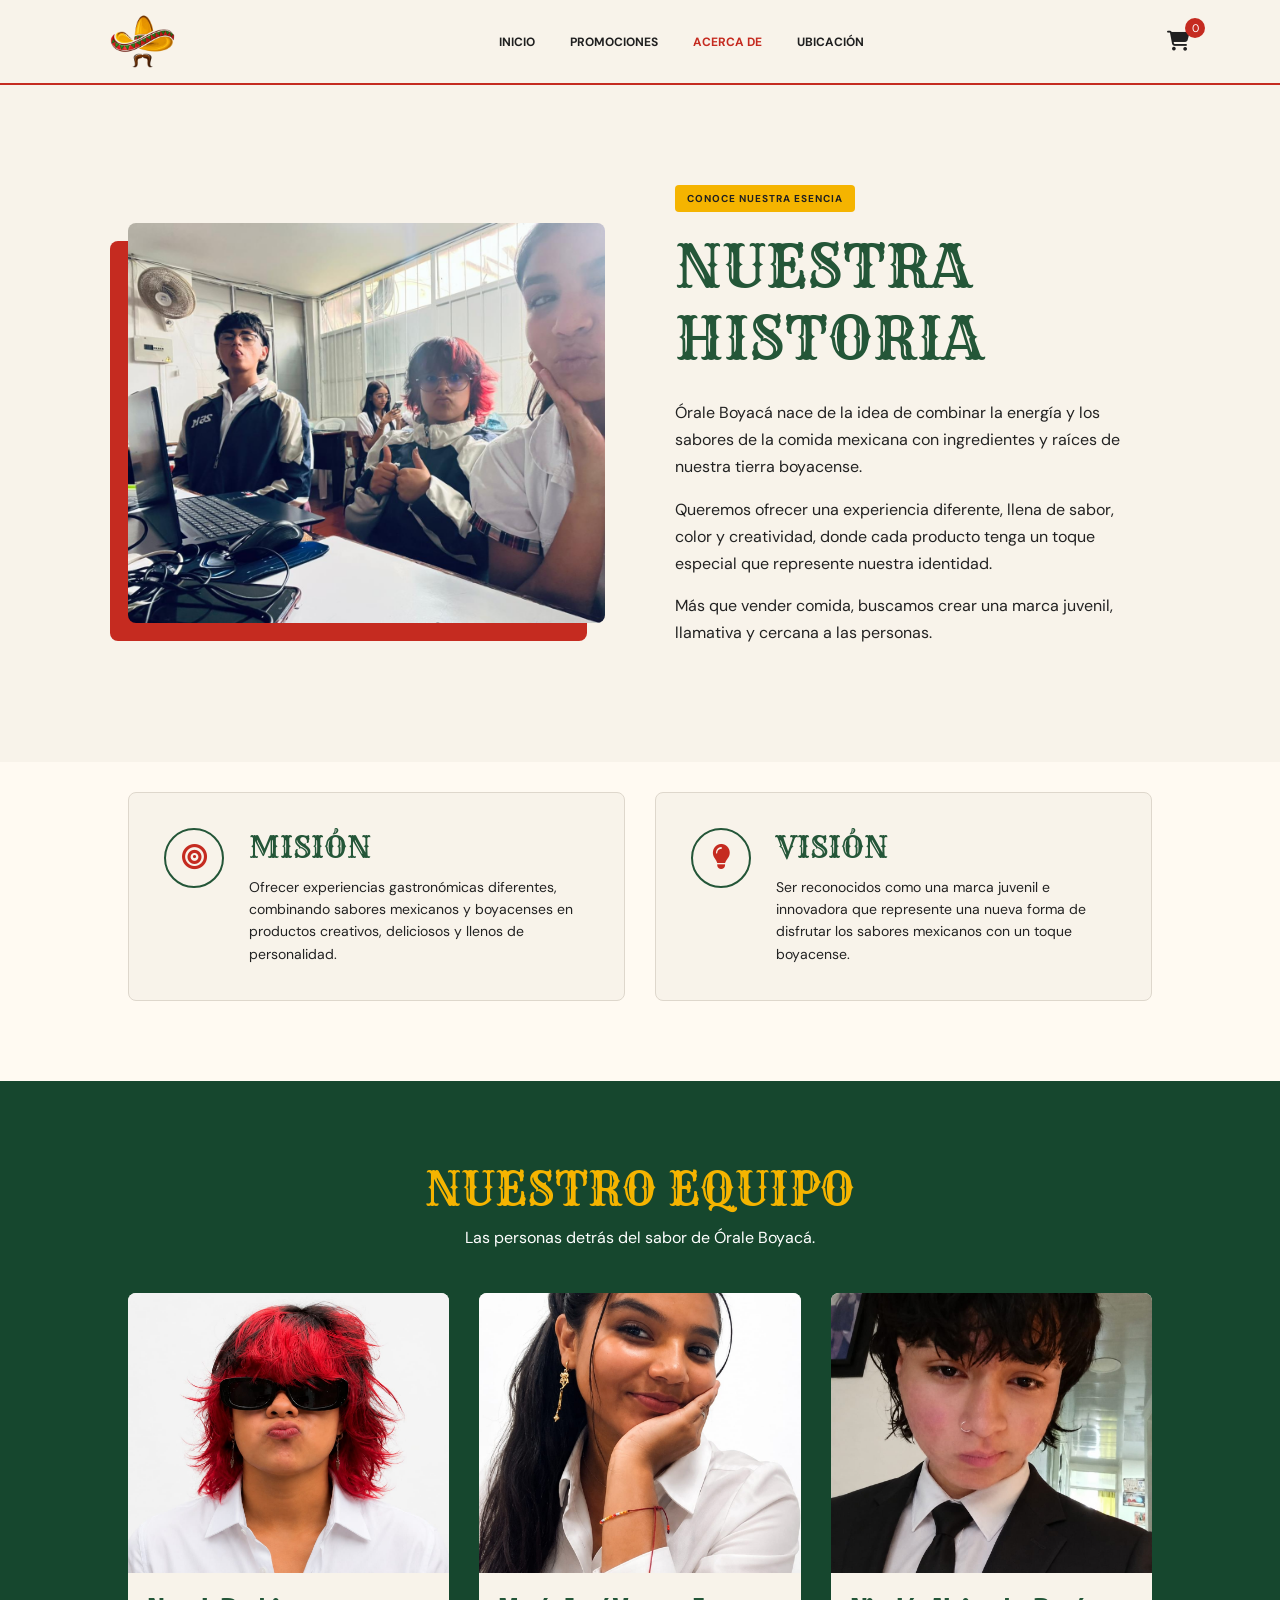
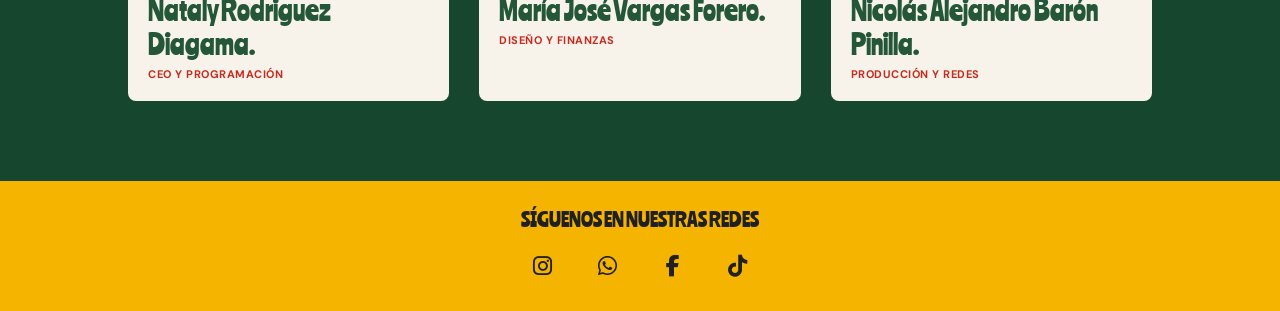
==== acercade.html @ 2163e862 "SegundoRepositorio" ====
<!DOCTYPE html>
<html lang="es">

<head>

    <meta charset="UTF-8">

    <meta name="viewport"
        content="width=device-width, initial-scale=1.0">

    <title>Acerca de | Órale Boyacá</title>


    <!-- TIPOGRAFÍAS -->
     
    <!-- Titulo -->
    <link rel="preconnect" href="https://fonts.googleapis.com">
    <link rel="preconnect" href="https://fonts.gstatic.com" crossorigin>
    <link href="https://fonts.googleapis.com/css2?family=Rye&family=Smooch+Sans:wght@100..900&display=swap" rel="stylesheet">

    <!-- Subtitulo -->    
    <link rel="preconnect" href="https://fonts.googleapis.com">
    <link rel="preconnect" href="https://fonts.gstatic.com" crossorigin>
    <link href="https://fonts.googleapis.com/css2?family=Ranchers&family=Rye&display=swap" rel="stylesheet">
     
    <!-- Descripción -->
    <link rel="preconnect" href="https://fonts.googleapis.com">
    <link rel="preconnect" href="https://fonts.gstatic.com" crossorigin>
    <link href="https://fonts.googleapis.com/css2?family=DM+Sans:ital,opsz,wght@0,9..40,100..1000;1,9..40,100..1000&display=swap" rel="stylesheet">


    <!-- FONT AWESOME -->

    <link rel="stylesheet"
        href="https://cdnjs.cloudflare.com/ajax/libs/font-awesome/6.5.2/css/all.min.css">


    <!-- CSS -->

    <link rel="stylesheet"
        href="/css/style.css">
 
    <!--LOGO-->
    <link rel="icon" type="image/jpg" href="img/logo.jpg">

</head>
</head>


<body>


    <!-- ================================= -->
    <!--              NAVBAR               -->
    <!-- ================================= -->

    <header class="navbar">


        <!-- LOGO -->

        <a href="index.html"
            class="logo">

            <img src="img/logo.jpg"
                alt="Logo Órale Boyacá">

        </a>



        <!-- MENÚ -->

        <nav class="menu">


            <a href="index.html">

                INICIO

            </a>


            <a href="promociones.html">

                PROMOCIONES

            </a>


            <a href="acercade.html"
                class="activo">

                ACERCA DE

            </a>


            <a href="ubicacion.html">

                UBICACIÓN

            </a>


        </nav>



        <!-- CARRITO -->

        <a href="carrito.html"
            class="icono-carrito">

            <i class="fa-solid fa-cart-shopping"></i>

            <span id="contador-carrito">
                0
            </span>

        </a>


    </header>



    <!-- ================================= -->
    <!--          NUESTRA HISTORIA         -->
    <!-- ================================= -->

    <section class="acerca-historia">


        <div class="contenedor-historia">


            <!-- IMAGEN -->

            <div class="historia-imagen">

                <img src="img/equipo de orale boyaca.jpg"
                    alt="Equipo de Órale Boyacá">

            </div>



            <!-- TEXTO -->

            <div class="historia-texto">


                <span class="etiqueta-acerca">

                    CONOCE NUESTRA ESENCIA

                </span>


                <h1 class="Titulo">

                    NUESTRA HISTORIA

                </h1>


                <p class="Descripción">

                    Órale Boyacá nace de la idea de combinar
                    la energía y los sabores de la comida
                    mexicana con ingredientes y raíces de
                    nuestra tierra boyacense.

                </p>


                <p class="Descripción">

                    Queremos ofrecer una experiencia diferente,
                    llena de sabor, color y creatividad, donde
                    cada producto tenga un toque especial que
                    represente nuestra identidad.

                </p>


                <p class="Descripción">

                    Más que vender comida, buscamos crear una
                    marca juvenil, llamativa y cercana a las
                    personas.

                </p>


            </div>


        </div>


    </section>



    <!-- ================================= -->
    <!--          MISIÓN Y VISIÓN          -->
    <!-- ================================= -->

    <section class="mision-vision">


        <div class="contenedor-mision-vision">


            <!-- MISIÓN -->

            <article class="tarjeta-mision">


                <div class="icono-mision">

                    <i class="fa-solid fa-bullseye"></i>

                </div>


                <div>

                    <h2 class="Titulo">

                        MISIÓN

                    </h2>


                    <p class="Descripción">

                        Ofrecer experiencias gastronómicas
                        diferentes, combinando sabores mexicanos
                        y boyacenses en productos creativos,
                        deliciosos y llenos de personalidad.

                    </p>

                </div>


            </article>



            <!-- VISIÓN -->

            <article class="tarjeta-mision">


                <div class="icono-mision">

                    <i class="fa-solid fa-lightbulb"></i>

                </div>


                <div>

                    <h2 class="Titulo">

                        VISIÓN

                    </h2>


                    <p class="Descripción">

                        Ser reconocidos como una marca juvenil
                        e innovadora que represente una nueva
                        forma de disfrutar los sabores mexicanos
                        con un toque boyacense.

                    </p>

                </div>


            </article>


        </div>


    </section>



    <!-- ================================= -->
    <!--           NUESTRO EQUIPO          -->
    <!-- ================================= -->

    <section class="equipo">


        <h2 class="Titulo">

            NUESTRO EQUIPO

        </h2>


        <p class="equipo-subtitulo Descripción">

            Las personas detrás del sabor de Órale Boyacá.

        </p>



        <div class="equipo-contenedor">


            <!-- NATALY -->

            <article class="miembro-equipo">


                <div class="foto-miembro">

                    <img src="img/nataly.jpg"
                        alt="Nataly">

                </div>


                <div class="info-miembro">


                    <h3 class="Subtitulo">

                        Nataly Rodriguez Diagama.

                    </h3>


                    <p class="cargo">

                        CEO Y PROGRAMACIÓN

                    </p>


                </div>


            </article>



            <!-- MARÍA JOSÉ -->

            <article class="miembro-equipo">


                <div class="foto-miembro">

                    <img src="img/Maria jose.jpg"
                        alt="María José">

                </div>


                <div class="info-miembro">


                    <h3 class="Subtitulo">

                        María José Vargas Forero.

                    </h3>


                    <p class="cargo">

                        DISEÑO Y FINANZAS

                    </p>


                </div>


            </article>



            <!-- NICOLÁS ALEJANDRO BARÓN PINILLA -->

            <article class="miembro-equipo">


                <div class="foto-miembro">

                    <img src="img/nicolas.jpg"
                        alt="Nicolás Barón">

                </div>


                <div class="info-miembro">


                    <h3 class="Subtitulo">

                        Nicolás Alejandro Barón Pinilla.

                    </h3>


                    <p class="cargo">

                        PRODUCCIÓN Y REDES

                    </p>


                </div>


            </article>


        </div>


    </section>



    <!-- ================================= -->
    <!--              REDES                -->
    <!-- ================================= -->

    <section class="redes">


        <p class="Subtitulo">

            SÍGUENOS EN NUESTRAS REDES

        </p>


        <div class="iconos-redes">


            <a href="https://www.instagram.com/orale.boyaca?igsi=MWgzMTN6MGYzMTVwOA=="
                aria-label="Instagram">

                <i class="fa-brands fa-instagram"></i>

            </a>


            <a href="https://wa.me/c/573143683987"
                aria-label="WhatsApp">

                <i class="fa-brands fa-whatsapp"></i>

            </a>


            <a href="https://www.facebook.com/share/1c4xvZRHbF/"
                aria-label="Facebook">

                <i class="fa-brands fa-facebook-f"></i>

            </a>

            <a href="https://www.tiktok.com/@rale.boyac?_r=1&_t=ZS-990EOIFW05Y">

                <i class="fa-brands fa-tiktok"></i>

            </a>


        </div>


    </section>


    <script src="/js/script.js"></script>


</body>

</html>
---- css/style.css ----
/* ================================= */
/*           CONFIGURACIÓN           */
/* ================================= */

* {

    margin: 0;
    padding: 0;

    box-sizing: border-box;

}


html {

    scroll-behavior: smooth;

}


body {

    background-color: #f6f1e8;

    color: #222;

    overflow-x: hidden;

}



/* ================================= */
/*           TIPOGRAFÍAS             */
/* ================================= */

.Titulo {
  font-family: "Rye", serif;
  font-weight: 400;
  font-style: normal;
}


.Subtitulo {
  font-family: "Ranchers", sans-serif;
  font-weight: 400;
  font-style: normal;
}  


.Descripción  {
  font-family: "DM Sans", sans-serif;
  font-optical-sizing: auto;
  font-weight: 300;
  font-style: normal;
}  


/* ================================= */
/*              NAVBAR               */
/* ================================= */

.navbar {

    width: 100%;
    height: 85px;

    background-color: #f8f3ea;

    display: flex;

    align-items: center;

    justify-content: space-between;

    padding: 0 7%;

    border-bottom: 2px solid #c52b20;

    position: sticky;

    top: 0;

    z-index: 1000;

}


.logo img {

    width: 105px;

    display: block;

}



/* MENÚ */

.menu {

    display: flex;

    align-items: center;

    gap: 35px;

}


.menu a {

    font-family: "DM Sans", sans-serif;

    font-size: 12px;

    font-weight: 700;

    text-decoration: none;

    color: #202020;

    transition: 0.3s;

}


.menu a:hover {

    color: #c52b20;

}


.menu .activo {

    color: #c52b20;

}



/* CARRITO */

.icono-carrito {

    position: relative;

    color: #202020;

    font-size: 20px;

    text-decoration: none;

    transition: 0.3s;

}


.icono-carrito:hover {

    color: #c52b20;

}


.icono-carrito span {

    position: absolute;

    top: -12px;

    right: -15px;

    width: 20px;
    height: 20px;

    background-color: #c52b20;

    color: white;

    border-radius: 50%;

    font-family: "DM Sans", sans-serif;

    font-size: 11px;

    display: flex;

    align-items: center;

    justify-content: center;

}

/* ================================= */
/*              BANNER               */
/* ================================= */

.banner {
    position: relative;
    width: 100%;
    height: auto !important;
    min-height: 0 !important;
    margin: 0;
    padding: 0;
    overflow: hidden;
    line-height: 0;
}


/* ================================= */
/*        IMAGEN DEL BANNER          */
/* ================================= */

.banner-imagen {
    display: block;
    width: 100%;
    height: auto !important;
    min-height: 0 !important;
    margin: 0;
    padding: 0;
    object-fit: contain;
}


/* ================================= */
/*          BOTÓN DEL BANNER         */
/* ================================= */

.banner-boton {
    position: absolute;
    left: 8%;
    bottom: 10%;
    z-index: 2;
    max-width: 84%;
    line-height: normal;
}


/* ================================= */
/*          BOTÓN PRINCIPAL          */
/* ================================= */

.banner-boton .boton-principal {
    display: inline-flex;
    align-items: center;
    justify-content: center;

    background-color: #f5b400;
    color: #171717;

    padding: 13px 24px;
    border-radius: 6px;

    text-decoration: none;

    font-family: "Rye", sans-serif;
    font-size: 16px;

    white-space: nowrap;

    transition: 0.3s ease;
}


/* ================================= */
/*              HOVER                */
/* ================================= */

.banner-boton .boton-principal:hover {
    transform: scale(1.05);
    background-color: #ffffff;
}


/* ================================= */
/*              TABLET              */
/* ================================= */

@media (max-width: 900px) {

    .banner-boton {
        left: 6%;
        bottom: 8%;
        max-width: 88%;
    }

    .banner-boton .boton-principal {
        padding: 11px 20px;
        font-size: 14px;
    }
}


/* ================================= */
/*              CELULAR             */
/* ================================= */

@media (max-width: 600px) {

    .banner-boton {
        left: 5%;
        bottom: 7%;
        max-width: 90%;
    }

    .banner-boton .boton-principal {
        padding: 9px 14px;
        font-size: 11px;
        gap: 6px;
    }
}

/* ================================= */
/*          QUIÉNES SOMOS            */
/* ================================= */

.quienes-somos {

    background-color: #f8f3ea;

    padding: 80px 10%;

}


.contenedor-quienes {

    max-width: 1200px;

    margin: auto;

    display: grid;

    grid-template-columns: 1fr 1fr;

    align-items: center;

    gap: 70px;

}


.quienes-texto h2 {

    font-size: 38px;

    color: #245638;

    margin-bottom: 25px;

}


.quienes-texto p {

    font-size: 16px;

    line-height: 1.7;

    margin-bottom: 15px;

    font-weight: 400;

}


.quienes-imagen img {

    width: 100%;

    height: 320px;

    object-fit: cover;

    display: block;

    border-radius: 8px;

    box-shadow: 10px 10px 0 #c52b20;

}



/* BOTÓN SECUNDARIO */

.boton-secundario {

    display: inline-block;

    margin-top: 15px;

    padding: 12px 24px;

    background-color: transparent;

    border: 2px solid #245638;

    color: #245638;

    text-decoration: none;

    font-family: "DM Sans", sans-serif;

    font-size: 12px;

    font-weight: 700;

    border-radius: 5px;

    transition: 0.3s;

}


.boton-secundario:hover {

    background-color: #245638;

    color: white;

}



/* ================================= */
/*       PRODUCTOS DESTACADOS        */
/* ================================= */

.productos {

    background-color: #fffaf2;

    padding: 70px 8% 80px;

    text-align: center;

}


.productos h2 {

    font-size: 40px;

    color: #245638;

    margin-bottom: 40px;

}


.productos-contenedor {

    max-width: 1200px;

    margin: auto;

    display: grid;

    grid-template-columns: repeat(4, 1fr);

    gap: 25px;

}



/* TARJETA */

.producto {

    background-color: #ffffff;

    border: 1px solid #ded7cc;

    border-radius: 8px;

    padding-bottom: 20px;

    overflow: hidden;

    transition: 0.3s;

}


.producto:hover {

    transform: translateY(-8px);

    box-shadow: 0 15px 30px rgba(0, 0, 0, 0.12);

}


.producto-imagen {

    width: 100%;

    height: 190px;

    overflow: hidden;

}


.producto-imagen img {

    width: 100%;

    height: 100%;

    object-fit: cover;

    transition: 0.4s;

}


.producto:hover img {

    transform: scale(1.08);

}


.producto h3 {

    margin-top: 18px;

    font-size: 15px;

    font-weight: 700;

}


.precio {

    font-family: "DM Sans", sans-serif;

    font-size: 16px;

    font-weight: 700;

    color: #c52b20;

    margin: 8px 0 15px;

}



/* BOTÓN AGREGAR */

.agregar-carrito {

    background-color: #f5b400;

    border: none;

    padding: 10px 15px;

    border-radius: 4px;

    font-family: "DM Sans", sans-serif;

    font-size: 11px;

    font-weight: 700;

    cursor: pointer;

    transition: 0.3s;

}


.agregar-carrito i {

    margin-right: 5px;

}


.agregar-carrito:hover {

    background-color: #245638;

    color: white;

}



/* ================================= */
/*              RESEÑAS              */
/* ================================= */

.resenas {

    background-color: #16472e;

    padding: 75px 10%;

    text-align: center;

}


.resenas h2 {

    color: #f5b400;

    font-size: 38px;

    margin-bottom: 40px;

}


.resenas-contenedor {

    max-width: 1200px;

    margin: auto;

    display: grid;

    grid-template-columns: repeat(3, 1fr);

    gap: 25px;

}


.resena {

    background-color: #f8f3ea;

    padding: 30px 25px;

    border-radius: 8px;

    min-height: 210px;

    display: flex;

    flex-direction: column;

    justify-content: center;

}


.estrellas {

    color: #f5b400;

    margin-bottom: 18px;

}


.resena p {

    font-size: 15px;

    line-height: 1.6;

    font-weight: 400;

}


.resena span {

    margin-top: 20px;

    font-family: "DM Sans", sans-serif;

    font-weight: 700;

    font-size: 13px;

    color: #c52b20;

}



/* ================================= */
/*               REDES               */
/* ================================= */

.redes {

    background-color: #f5b400;

    text-align: center;

    padding: 25px;

}


.redes p {

    font-size: 20px;

    color: #202020;

    margin-bottom: 15px;

}


.iconos-redes {

    display: flex;

    justify-content: center;

    gap: 25px;

}


.iconos-redes a {

    width: 40px;

    height: 40px;

    display: flex;

    align-items: center;

    justify-content: center;

    color: #202020;

    text-decoration: none;

    font-size: 22px;

    transition: 0.3s;

}


.iconos-redes a:hover {

    transform: translateY(-5px);

    color: #c52b20;

}



/* ================================= */
/*             RESPONSIVE            */
/* ================================= */

@media (max-width: 900px) {


    .navbar {

        padding: 0 4%;

    }


    .menu {

        gap: 15px;

    }


    .menu a {

        font-size: 10px;

    }


    .contenedor-quienes {

        grid-template-columns: 1fr;

        gap: 40px;

    }


    .productos-contenedor {

        grid-template-columns: repeat(2, 1fr);

    }


    .resenas-contenedor {

        grid-template-columns: 1fr;

    }

}



@media (max-width: 600px) {


    .navbar {

        height: auto;

        padding: 15px;

        flex-wrap: wrap;

        gap: 15px;

    }


    .logo img {

        width: 85px;

    }


    .menu {

        order: 3;

        width: 100%;

        justify-content: space-between;

    }


    .menu a {

        font-size: 9px;

    }


    .banner {

        min-height: 500px;

        background-position: 65% center;

    }


    .banner-contenido {

        width: 90%;

    }


    .banner-texto p {

        font-size: 17px;

    }


    .productos-contenedor {

        grid-template-columns: 1fr;

    }


    .quienes-somos {

        padding: 60px 7%;

    }


}
/* ================================= */
/*          PROMOCIONES              */
/* ================================= */


/* ENCABEZADO */

.encabezado-promociones {

    min-height: 220px;

    background-color: #f8f3ea;

    display: flex;

    align-items: center;

    justify-content: center;

    gap: 25px;

    text-align: center;

    padding: 50px 20px 30px;

}


.titulo-promociones h1 {

    font-size: clamp(38px, 5vw, 60px);

    color: #c52b20;

    margin-bottom: 10px;

}


.titulo-promociones p {

    font-size: 17px;

    font-weight: 400;

    color: #333;

}


.decoracion {

    color: #f5b400;

    font-size: 25px;

}



/* ================================= */
/*       SECCIÓN PROMOCIONES         */
/* ================================= */

.seccion-promociones {

    background-color: #f8f3ea;

    padding: 20px 8% 80px;

}


.grid-promociones {

    max-width: 1200px;

    margin: auto;

    display: grid;

    grid-template-columns: repeat(2, 1fr);

    gap: 30px;

}



/* ================================= */
/*        TARJETA PROMOCIÓN          */
/* ================================= */

.tarjeta-promo {

    min-height: 340px;

    position: relative;

    overflow: hidden;

    border-radius: 10px;

    display: flex;

    align-items: stretch;

    background-color: #222;

    box-shadow: 0 10px 25px rgba(0, 0, 0, 0.15);

    transition: 0.35s;

}


.tarjeta-promo:hover {

    transform: translateY(-8px);

    box-shadow: 0 18px 35px rgba(0, 0, 0, 0.25);

}



/* IMAGEN */

.tarjeta-promo img {

    position: absolute;

    width: 100%;

    height: 100%;

    object-fit: cover;

    top: 0;

    left: 0;

    z-index: 1;

    transition: 0.5s;

}


.tarjeta-promo:hover img {

    transform: scale(1.08);

}



/* CAPA OSCURA SOBRE LA IMAGEN */

.tarjeta-promo::after {

    content: "";

    position: absolute;

    inset: 0;

    z-index: 2;

    background:
        linear-gradient(
            90deg,
            rgba(0, 0, 0, 0.88) 0%,
            rgba(0, 0, 0, 0.65) 48%,
            rgba(0, 0, 0, 0.15) 100%
        );

}



/* CONTENIDO */

.contenido-promo {

    position: relative;

    z-index: 3;

    width: 65%;

    padding: 35px;

    color: white;

    display: flex;

    flex-direction: column;

    align-items: flex-start;

    justify-content: center;

}


.etiqueta-promo {

    font-family: "DM Sans", sans-serif;

    font-size: 10px;

    font-weight: 700;

    letter-spacing: 1px;

    background-color: #f5b400;

    color: #202020;

    padding: 6px 10px;

    border-radius: 3px;

    margin-bottom: 12px;

}


.contenido-promo h2 {

    font-size: clamp(30px, 3vw, 45px);

    line-height: 0.95;

    margin-bottom: 12px;

}


.contenido-promo p {

    font-size: 15px;

    line-height: 1.5;

    margin-bottom: 15px;

    font-weight: 400;

}



/* PRECIO DESTACADO */

.precio-destacado {

    font-family: "Ranchers", sans-serif;

    color: #f5b400;

    font-size: 55px;

    line-height: 1;

    margin-bottom: 15px;

}


.precio-normal {

    font-size: 38px;

}



/* BOTÓN */

.boton-promo {

    margin-top: auto;

    background-color: #f5b400;

    color: #202020;

    border: none;

    padding: 12px 16px;

    border-radius: 5px;

    font-family: "DM Sans", sans-serif;

    font-size: 11px;

    font-weight: 700;

    cursor: pointer;

    transition: 0.3s;

}


.boton-promo i {

    margin-right: 6px;

}


.boton-promo:hover {

    background-color: white;

    transform: translateY(-3px);

}



/* ================================= */
/*       ESTILOS POR PROMOCIÓN       */
/* ================================= */


/* TARJETA TACOS */

.promo-tacos {

    border-left: 5px solid #c52b20;

}


/* TARJETA COMBO */

.promo-combo {

    border-left: 5px solid #245638;

}


.promo-combo .etiqueta-promo {

    background-color: #245638;

    color: white;

}


.promo-combo .precio-destacado {

    color: #f5b400;

}


/* HORA LOCA */

.promo-hora {

    border-left: 5px solid #f5b400;

}


/* AREPA */

.promo-arepa {

    border-left: 5px solid #c52b20;

}



/* ================================= */
/*        MENSAJE PROMOCIONES        */
/* ================================= */

.mensaje-promociones {

    background-color: #16472e;

    color: white;

    text-align: center;

    padding: 55px 20px;

}


.mensaje-promociones i {

    font-size: 32px;

    color: #f5b400;

    margin-bottom: 10px;

}


.mensaje-promociones p {

    font-size: 35px;

    color: #f5b400;

    margin-bottom: 10px;

}


.mensaje-promociones span {

    font-size: 15px;

    font-weight: 400;

}



/* ================================= */
/*             RESPONSIVE            */
/* ================================= */

@media (max-width: 850px) {


    .grid-promociones {

        grid-template-columns: 1fr;

    }


}


@media (max-width: 600px) {


    .encabezado-promociones {

        min-height: 180px;

        gap: 12px;

    }


    .decoracion {

        font-size: 18px;

    }


    .titulo-promociones h1 {

        font-size: 38px;

    }


    .titulo-promociones p {

        font-size: 14px;

    }


    .seccion-promociones {

        padding: 20px 5% 60px;

    }


    .tarjeta-promo {

        min-height: 400px;

    }


    .contenido-promo {

        width: 90%;

        padding: 25px;

    }


    .contenido-promo h2 {

        font-size: 38px;

    }


    .precio-destacado {

        font-size: 50px;

    }


}
/* ================================= */
/*          ACERCA DE NOSOTROS       */
/* ================================= */


/* ================================= */
/*          NUESTRA HISTORIA         */
/* ================================= */

.acerca-historia {

    background-color: #f8f3ea;

    padding: 80px 10%;

}


.contenedor-historia {

    max-width: 1200px;

    margin: auto;

    display: grid;

    grid-template-columns: 1fr 1fr;

    align-items: center;

    gap: 70px;

}


/* IMAGEN */

.historia-imagen {

    position: relative;

}


.historia-imagen img {

    width: 100%;

    height: 400px;

    object-fit: cover;

    display: block;

    border-radius: 8px;

    position: relative;

    z-index: 2;

}


/* DETALLE DECORATIVO */

.historia-imagen::before {

    content: "";

    position: absolute;

    width: 100%;

    height: 100%;

    background-color: #c52b20;

    top: 18px;

    left: -18px;

    border-radius: 8px;

    z-index: 1;

}


/* ================================= */
/*          TEXTO HISTORIA           */
/* ================================= */

.historia-texto {

    padding: 20px 0;

}


.etiqueta-acerca {

    display: inline-block;

    font-family: "DM Sans", sans-serif;

    font-size: 10px;

    font-weight: 700;

    letter-spacing: 1px;

    background-color: #f5b400;

    color: #202020;

    padding: 7px 12px;

    border-radius: 4px;

    margin-bottom: 18px;

}


.historia-texto h1 {

    font-size: clamp(40px, 5vw, 58px);

    color: #245638;

    margin-bottom: 25px;

}


.historia-texto p {

    font-size: 16px;

    line-height: 1.7;

    margin-bottom: 15px;

    font-weight: 400;

}



/* ================================= */
/*          MISIÓN Y VISIÓN          */
/* ================================= */

.mision-vision {

    background-color: #fffaf2;

    padding: 30px 10% 80px;

}


.contenedor-mision-vision {

    max-width: 1200px;

    margin: auto;

    display: grid;

    grid-template-columns: repeat(2, 1fr);

    gap: 30px;

}


.tarjeta-mision {

    background-color: #f8f3ea;

    border: 1px solid #ded7cc;

    border-radius: 8px;

    padding: 35px;

    display: flex;

    align-items: flex-start;

    gap: 25px;

    transition: 0.3s;

}


.tarjeta-mision:hover {

    transform: translateY(-7px);

    box-shadow: 0 15px 30px rgba(0, 0, 0, 0.1);

}


.icono-mision {

    min-width: 60px;

    width: 60px;

    height: 60px;

    border: 2px solid #245638;

    border-radius: 50%;

    display: flex;

    align-items: center;

    justify-content: center;

    color: #c52b20;

    font-size: 25px;

}


.tarjeta-mision h2 {

    color: #245638;

    font-size: 30px;

    margin-bottom: 10px;

}


.tarjeta-mision p {

    font-size: 14px;

    line-height: 1.6;

    font-weight: 400;

}



/* ================================= */
/*          NUESTRO EQUIPO           */
/* ================================= */

.equipo {

    background-color: #16472e;

    padding: 80px 10%;

    text-align: center;

}


.equipo > h2 {

    color: #f5b400;

    font-size: 45px;

    margin-bottom: 10px;

}


.equipo-subtitulo {

    color: white;

    font-size: 16px;

    margin-bottom: 45px;

    font-weight: 400;

}


.equipo-contenedor {

    max-width: 1100px;

    margin: auto;

    display: grid;

    grid-template-columns: repeat(3, 1fr);

    gap: 30px;

}



/* TARJETA DEL MIEMBRO */

.miembro-equipo {

    background-color: #f8f3ea;

    border-radius: 8px;

    overflow: hidden;

    text-align: left;

    transition: 0.3s;

}


.miembro-equipo:hover {

    transform: translateY(-10px);

}


.foto-miembro {

    width: 100%;

    height: 280px;

    overflow: hidden;

}


.foto-miembro img {

    width: 100%;

    height: 100%;

    object-fit: cover;

    transition: 0.4s;

}


.miembro-equipo:hover img {

    transform: scale(1.08);

}


.info-miembro {

    padding: 20px;

}


.info-miembro h3 {

    color: #245638;

    font-size: 27px;

    margin-bottom: 6px;

}


.cargo {

    font-family: "DM Sans", sans-serif;

    font-size: 11px;

    font-weight: 700;

    color: #c52b20;

    letter-spacing: 0.5px;

}



/* ================================= */
/*        RESPONSIVE ACERCA DE       */
/* ================================= */

@media (max-width: 900px) {


    .contenedor-historia {

        grid-template-columns: 1fr;

        gap: 50px;

    }


    .contenedor-mision-vision {

        grid-template-columns: 1fr;

    }


}


@media (max-width: 700px) {


    .equipo-contenedor {

        grid-template-columns: 1fr;

        max-width: 400px;

    }


}


@media (max-width: 600px) {


    .acerca-historia {

        padding: 60px 7%;

    }


    .historia-imagen img {

        height: 300px;

    }


    .historia-imagen::before {

        top: 12px;

        left: -12px;

    }


    .tarjeta-mision {

        flex-direction: column;

        padding: 25px;

    }


    .equipo {

        padding: 60px 7%;

    }


}

/* ================================= */
/*            UBICACIÓN              */
/* ================================= */

.ubicacion {

    width: 100%;

    padding: 70px 6%;

    background-color: #f8f3e8;

}


.ubicacion-contenedor {

    max-width: 1200px;

    margin: auto;

    display: grid;

    grid-template-columns:
        0.8fr 1.2fr;

    gap: 50px;

    align-items: center;

}


/* ================================= */
/*        INFORMACIÓN                */
/* ================================= */

.ubicacion-info {

    padding: 20px;

}


.ubicacion-info h1 {

    margin-bottom: 15px;

}


.ubicacion-info > p {

    margin-bottom: 30px;

    line-height: 1.6;

}


/* ================================= */
/*          DATOS                    */
/* ================================= */

.dato-ubicacion {

    display: flex;

    align-items: flex-start;

    gap: 15px;

    margin-bottom: 22px;

}


.dato-ubicacion > i {

    width: 42px;

    height: 42px;

    display: flex;

    align-items: center;

    justify-content: center;

    background-color: #27733c;

    color: white;

    border-radius: 50%;

    font-size: 18px;

}


.dato-ubicacion strong {

    font-family: "Ranchers", sans-serif;

    font-weight: 400;

}


.dato-ubicacion p {

    margin: 4px 0 0;

    font-family: "DM Sans", sans-serif;

    font-size: 14px;

    line-height: 1.5;

}


/* ================================= */
/*          BOTONES                  */
/* ================================= */

.botones-ubicacion {

    display: flex;

    flex-wrap: wrap;

    gap: 12px;

    margin-top: 30px;

}

/* ================================= */
/*       BOTÓN DEBAJO DEL MAPA       */
/* ================================= */

.boton-mapa {

    display: flex;

    justify-content: center;

    margin-top: 15px;

}


.boton-mapa a {

    display: inline-flex;

    align-items: center;

    justify-content: center;

    gap: 10px;

    padding: 13px 25px;

    background-color: #27733c;

    color: white;

    text-decoration: none;

    border-radius: 6px;

    font-family: "Ranchers", sans-serif;

    font-size: 14px;

    transition: 0.3s ease;

}


.boton-mapa a:hover {

    background-color: #1f5d31;

    transform: translateY(-2px);

    box-shadow:
        0 6px 15px rgba(0,0,0,0.15);

}


/* ================================= */
/*             MAPA                  */
/* ================================= */

.ubicacion-mapa {

    width: 100%;

    height: 450px;

    overflow: hidden;

    border-radius: 12px;

    border: 3px solid #27733c;

}


.ubicacion-mapa iframe {

    width: 100%;

    height: 100%;

    border: 0;

}


/* ================================= */
/*          RESPONSIVE               */
/* ================================= */

@media (max-width: 768px) {

    .ubicacion-contenedor {

        grid-template-columns: 1fr;

        gap: 30px;

    }


    .ubicacion-mapa {

        height: 350px;

    }


    .botones-ubicacion {

        flex-direction: column;

    }

}

/* ================================= */
/*         PÁGINA CARRITO            */
/* ================================= */

.pagina-carrito {

    background-color: #f8f3ea;

    min-height: 100vh;

    padding: 70px 8%;

}


.contenedor-carrito {

    max-width: 1250px;

    margin: auto;

    display: grid;

    grid-template-columns: 1.4fr 0.8fr;

    gap: 40px;

    align-items: start;

}



/* ================================= */
/*          TÍTULO CARRITO           */
/* ================================= */

.titulo-carrito {

    display: flex;

    align-items: center;

    gap: 15px;

    margin-bottom: 30px;

}


.titulo-carrito h1 {

    color: #245638;

    font-size: 48px;

}


.titulo-carrito i {

    color: #c52b20;

    font-size: 30px;

}



/* ================================= */
/*       PRODUCTO DEL CARRITO        */
/* ================================= */

.producto-carrito {

    background-color: white;

    display: grid;

    grid-template-columns:
        1.4fr
        auto
        auto
        auto;

    align-items: center;

    gap: 25px;

    padding: 18px;

    margin-bottom: 12px;

    border-bottom: 1px solid #ded7cc;

}


.producto-info {

    display: flex;

    align-items: center;

    gap: 15px;

}


.producto-info img {

    width: 85px;

    height: 70px;

    object-fit: cover;

    border-radius: 5px;

}


.producto-info h3 {

    font-family: "DM Sans", sans-serif;

    font-size: 15px;

    margin-bottom: 5px;

    color: #202020;

}


.producto-info p {

    font-family: "DM Sans", sans-serif;

    font-size: 13px;

    color: #666;

}



/* ================================= */
/*            CANTIDAD               */
/* ================================= */

.cantidad-producto {

    display: flex;

    align-items: center;

    border: 1px solid #ded7cc;

    border-radius: 5px;

    overflow: hidden;

}


.boton-cantidad {

    width: 32px;

    height: 32px;

    border: none;

    background-color: #f8f3ea;

    cursor: pointer;

    color: #245638;

}


.boton-cantidad:hover {

    background-color: #f5b400;

}


.cantidad-producto span {

    width: 35px;

    text-align: center;

    font-family: "DM Sans", sans-serif;

    font-size: 14px;

    font-weight: 700;

}


.subtotal-producto {

    font-family: "DM Sans", sans-serif;

    font-size: 14px;

    font-weight: 700;

    color: #245638;

}



/* ELIMINAR */

.eliminar-producto {

    border: none;

    background: none;

    color: #c52b20;

    font-size: 17px;

    cursor: pointer;

    transition: 0.3s;

}


.eliminar-producto:hover {

    transform: scale(1.15);

}



/* ================================= */
/*               TOTAL                */
/* ================================= */

.total-carrito {

    margin-top: 25px;

    padding: 25px;

    background-color: #245638;

    color: white;

    display: flex;

    justify-content: space-between;

    align-items: center;

    border-radius: 6px;

}


.total-carrito span {

    font-size: 25px;

}


.total-carrito strong {

    font-family: "DM Sans", sans-serif;

    color: #f5b400;

    font-size: 24px;

}



/* ================================= */
/*          CARRITO VACÍO            */
/* ================================= */

.carrito-vacio {

    display: none;

    flex-direction: column;

    align-items: center;

    justify-content: center;

    text-align: center;

    padding: 70px 20px;

    background-color: white;

}


.carrito-vacio > i {

    font-size: 45px;

    color: #c52b20;

    margin-bottom: 20px;

}


.carrito-vacio h2 {

    color: #245638;

    margin-bottom: 10px;

}


.carrito-vacio p {

    margin-bottom: 25px;

}


.boton-seguir-comprando {

    background-color: #f5b400;

    color: #202020;

    text-decoration: none;

    padding: 13px 20px;

    border-radius: 5px;

    font-family: "DM Sans", sans-serif;

    font-size: 12px;

    font-weight: 700;

}


.boton-seguir-comprando i {

    margin-right: 7px;

}



/* ================================= */
/*          DATOS DEL PEDIDO         */
/* ================================= */

.datos-pedido {

    background-color: white;

    padding: 35px;

    border-radius: 8px;

    border-top: 5px solid #c52b20;

    box-shadow: 0 10px 30px rgba(0, 0, 0, 0.08);

}


.titulo-datos {

    display: flex;

    align-items: center;

    gap: 10px;

    margin-bottom: 12px;

}


.titulo-datos i {

    color: #245638;

    font-size: 25px;

}


.titulo-datos h2 {

    color: #245638;

    font-size: 27px;

}


.datos-pedido > p {

    font-size: 14px;

    margin-bottom: 25px;

}



/* INPUTS */

.grupo-input {

    margin-bottom: 20px;

}


.grupo-input label {

    display: block;

    font-family: "DM Sans", sans-serif;

    font-size: 11px;

    font-weight: 700;

    color: #245638;

    margin-bottom: 8px;

}


.grupo-input label i {

    color: #c52b20;

    margin-right: 5px;

}


.grupo-input input {

    width: 100%;

    padding: 13px;

    border: 1px solid #d8d1c6;

    border-radius: 5px;

    outline: none;

    font-family: "DM Sans", sans-serif;

    box-sizing: border-box;

}


.grupo-input input:focus {

    border-color: #245638;

}



/* ================================= */
/*          BOTÓN WHATSAPP           */
/* ================================= */

.boton-whatsapp {

    width: 100%;

    background-color: #245638;

    color: white;

    border: none;

    padding: 17px;

    border-radius: 5px;

    font-family: "DM Sans", sans-serif;

    font-size: 13px;

    font-weight: 700;

    cursor: pointer;

    transition: 0.3s;

}


.boton-whatsapp i {

    font-size: 20px;

    margin-right: 8px;

}


.boton-whatsapp:hover {

    background-color: #c52b20;

    transform: translateY(-3px);

}


.mensaje-terminos {

    text-align: center;

    font-size: 10px !important;

    color: #777;

    margin-top: 18px;

}



/* ================================= */
/*          NOTIFICACIÓN             */
/* ================================= */

.notificacion {

    position: fixed;

    right: 25px;

    bottom: 25px;

    background-color: #245638;

    color: white;

    padding: 15px 20px;

    border-radius: 6px;

    display: flex;

    align-items: center;

    gap: 10px;

    font-family: "DM Sans", sans-serif;

    font-size: 13px;

    box-shadow: 0 10px 30px rgba(0, 0, 0, 0.2);

    transform: translateY(120px);

    opacity: 0;

    transition: 0.4s;

    z-index: 9999;

}


.notificacion i {

    color: #f5b400;

}


.notificacion.mostrar {

    transform: translateY(0);

    opacity: 1;

}



/* ================================= */
/*            RESPONSIVE             */
/* ================================= */

@media (max-width: 950px) {

    .contenedor-carrito {

        grid-template-columns: 1fr;

    }

}


@media (max-width: 650px) {

    .pagina-carrito {

        padding: 50px 5%;

    }


    .producto-carrito {

        grid-template-columns: 1fr auto;

        gap: 15px;

    }


    .producto-info {

        grid-column: 1 / 3;

    }


    .subtotal-producto {

        text-align: right;

    }


    .datos-pedido {

        padding: 25px;

    }

}
/* ================================= */
/*         PÁGINA PRODUCTOS          */
/* ================================= */

.productos-encabezado {

    background-color: #245638;

    text-align: center;

    padding: 75px 10%;

    color: white;

}


.etiqueta-productos {

    display: inline-block;

    background-color: #f5b400;

    color: #202020;

    padding: 7px 14px;

    border-radius: 4px;

    font-family: "DM Sans", sans-serif;

    font-size: 10px;

    font-weight: 700;

    letter-spacing: 1px;

    margin-bottom: 20px;

}


.productos-encabezado h1 {

    color: white;

    font-size: clamp(45px, 6vw, 70px);

    margin-bottom: 15px;

}


.productos-encabezado p {

    max-width: 600px;

    margin: auto;

    font-size: 16px;

    line-height: 1.6;

}



/* ================================= */
/*          PRODUCTOS GRID           */
/* ================================= */

.pagina-productos {

    background-color: #f8f3ea;

    padding: 80px 10%;

}


.productos-grid {

    max-width: 1200px;

    margin: auto;

    display: grid;

    grid-template-columns: repeat(3, 1fr);

    gap: 30px;

}



/* ================================= */
/*         TARJETA PRODUCTO          */
/* ================================= */

.producto-card {

    background-color: white;

    border-radius: 8px;

    overflow: hidden;

    transition: 0.3s;

    box-shadow: 0 8px 20px rgba(0, 0, 0, 0.08);

}


.producto-card:hover {

    transform: translateY(-8px);

}


.producto-imagen {

    position: relative;

    height: 230px;

    overflow: hidden;

}


.producto-imagen img {

    width: 100%;

    height: 100%;

    object-fit: cover;

    transition: 0.4s;

}


.producto-card:hover .producto-imagen img {

    transform: scale(1.08);

}


.producto-precio {

    position: absolute;

    top: 15px;

    right: 15px;

    background-color: #f5b400;

    color: #202020;

    padding: 8px 12px;

    border-radius: 4px;

    font-family: "DM Sans", sans-serif;

    font-size: 13px;

    font-weight: 700;

}



/* ================================= */
/*         CONTENIDO PRODUCTO        */
/* ================================= */

.producto-contenido {

    padding: 25px;

}


.producto-contenido h2 {

    font-family: "Ranchers", sans-serif;

    font-size: 28px;

    color: #245638;

    margin-bottom: 10px;

}


.producto-contenido p {

    font-family: "DM Sans", sans-serif;

    font-size: 14px;

    line-height: 1.6;

    color: #555;

    min-height: 68px;

    margin-bottom: 20px;

}


.producto-contenido button {

    width: 100%;

    border: none;

    background-color: #c52b20;

    color: white;

    padding: 14px;

    border-radius: 5px;

    cursor: pointer;

    font-family: "DM Sans", sans-serif;

    font-size: 11px;

    font-weight: 700;

    transition: 0.3s;

}


.producto-contenido button:hover {

    background-color: #245638;

    transform: translateY(-2px);

}


.producto-contenido button i {

    margin-right: 7px;

}



/* ================================= */
/*         PARTE FINAL               */
/* ================================= */

.productos-final {

    text-align: center;

    margin-top: 80px;

    padding: 60px 30px;

    background-color: #245638;

    border-radius: 8px;

}


.productos-final h2 {

    color: #f5b400;

    font-size: 40px;

    margin-bottom: 12px;

}


.productos-final p {

    color: white;

    margin-bottom: 25px;

}


.boton-ver-promociones {

    display: inline-flex;

    align-items: center;

    gap: 10px;

    background-color: #f5b400;

    color: #202020;

    padding: 15px 25px;

    border-radius: 5px;

    text-decoration: none;

    font-family: "DM Sans", sans-serif;

    font-size: 12px;

    font-weight: 700;

    transition: 0.3s;

}


.boton-ver-promociones:hover {

    background-color: #c52b20;

    color: white;

    transform: translateY(-3px);

}



/* ================================= */
/*           RESPONSIVE              */
/* ================================= */

@media (max-width: 900px) {

    .productos-grid {

        grid-template-columns: repeat(2, 1fr);

    }

}


@media (max-width: 600px) {

    .productos-encabezado {

        padding: 60px 7%;

    }


    .pagina-productos {

        padding: 60px 7%;

    }


    .productos-grid {

        grid-template-columns: 1fr;

    }


    .producto-imagen {

        height: 260px;

    }

}
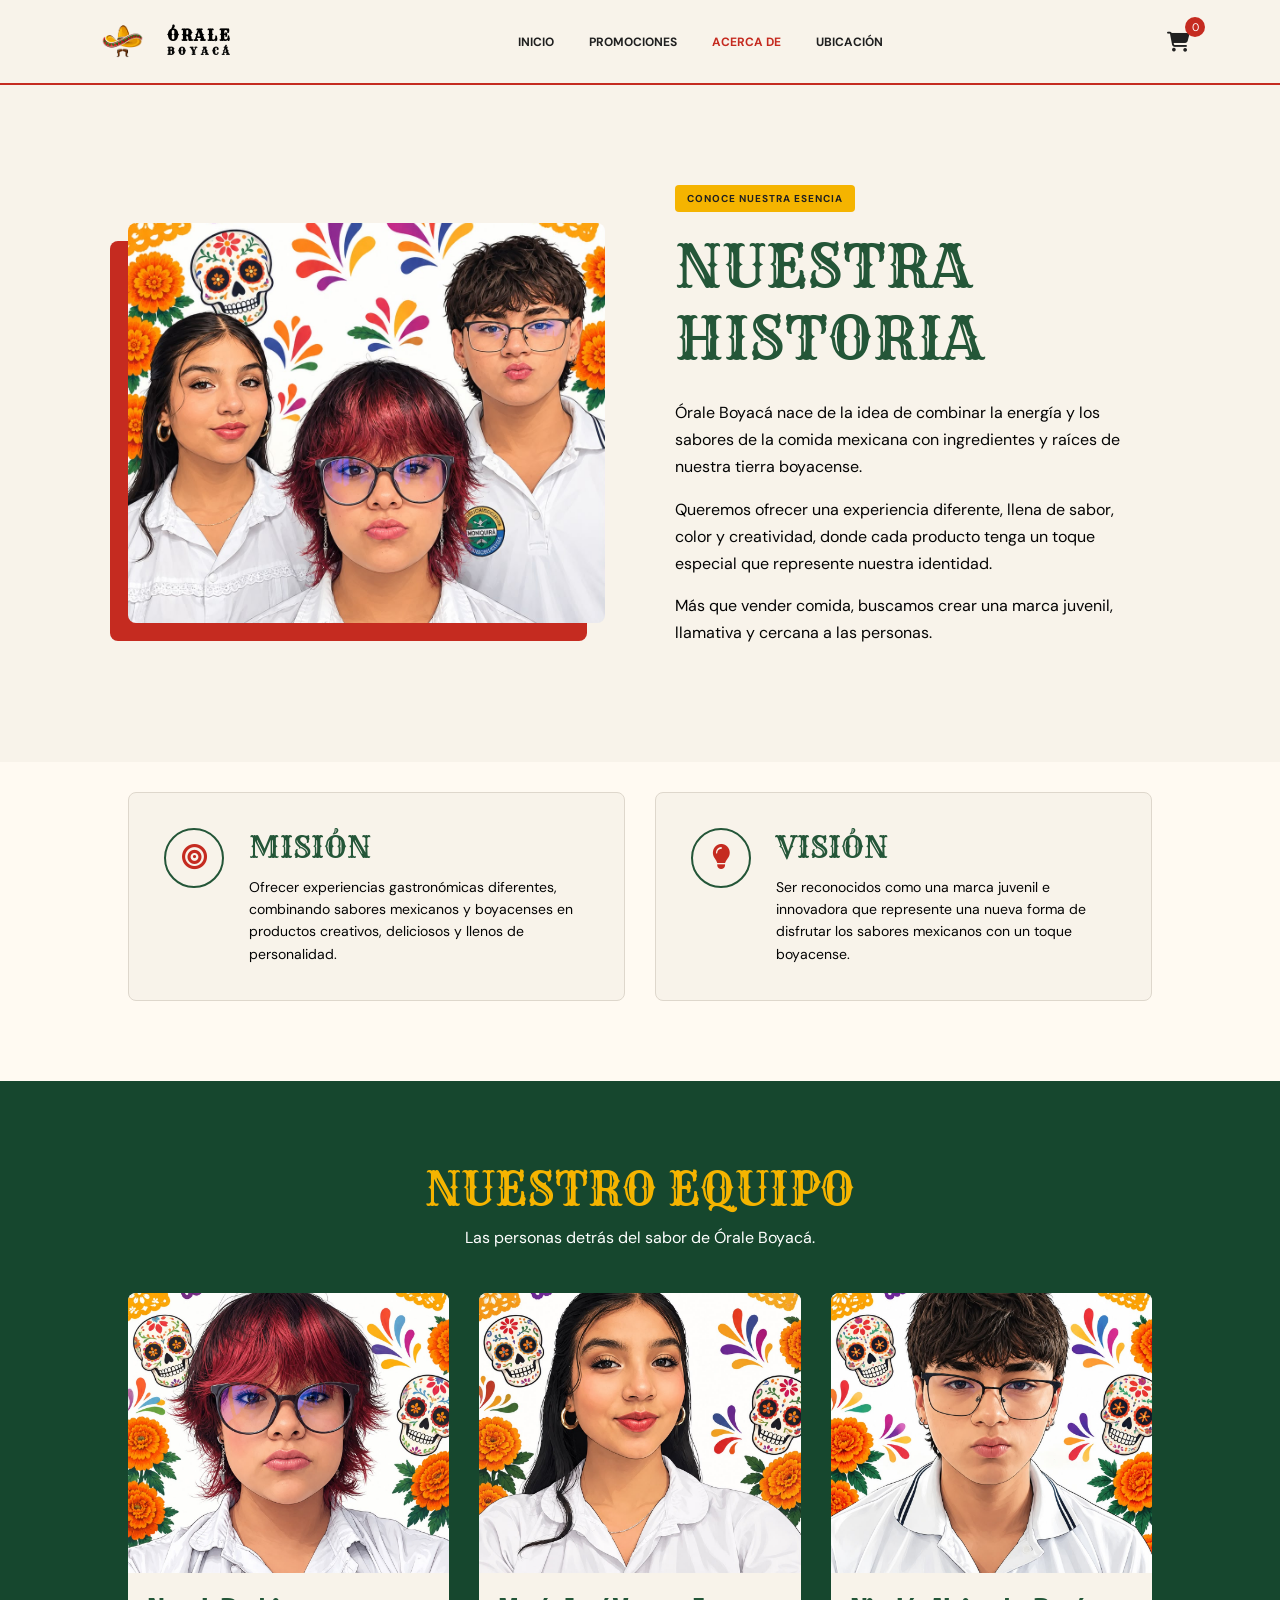
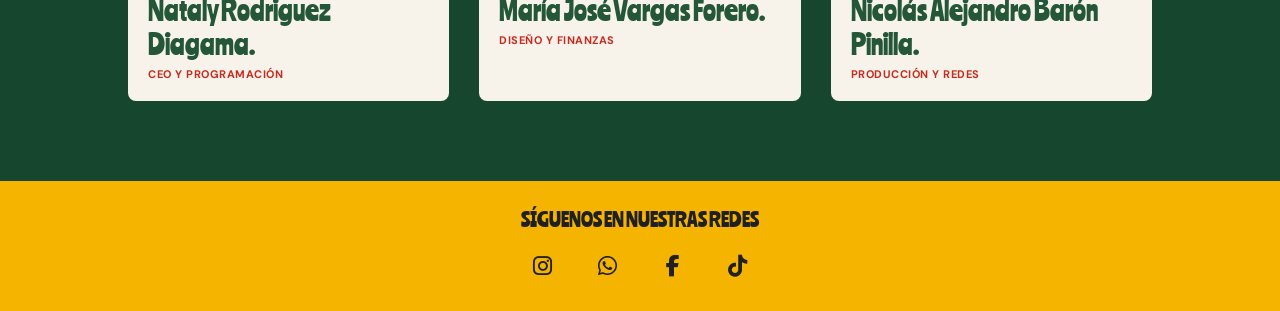
==== commit 4886d9db: "actualización de la pagina web" ====
--- a/acercade.html
+++ b/acercade.html
@@ -59,13 +59,11 @@
 
         <!-- LOGO -->
 
-        <a href="index.html"
-            class="logo">
-
-            <img src="img/logo.jpg"
-                alt="Logo Órale Boyacá">
-
+        <a href="index.html" class="logo">
+            <img src="img/logo.jpg" alt="Logo de Órale Boyacá">
+            <span>ÓRALE <strong>BOYACÁ</strong></span>
         </a>
+
 
 
 
@@ -453,7 +451,7 @@
         <div class="iconos-redes">
 
 
-            <a href="https://www.instagram.com/orale.boyaca?igsi=MWgzMTN6MGYzMTVwOA=="
+            <a href="https://www.instagram.com/oraleboyaca?vrfl=MWgzMTN6MGYzMTVwOA=="
                 aria-label="Instagram">
 
                 <i class="fa-brands fa-instagram"></i>
@@ -476,7 +474,7 @@
 
             </a>
 
-            <a href="https://www.tiktok.com/@rale.boyac?_r=1&_t=ZS-990EOIFW05Y">
+            <a href="https://www.tiktok.com/@orale.boyaca?_r=1&_t=ZS-9AkyQTCUgZr">
 
                 <i class="fa-brands fa-tiktok"></i>
 
--- a/css/style.css
+++ b/css/style.css
@@ -84,21 +84,48 @@
 
     z-index: 1000;
 
-}
-
+}/* Configuración general */
+* {
+    margin: 0;
+    padding: 0;
+    box-sizing: border-box;
+    scroll-behavior: smooth;
+}
+
+body {
+    font-family: "Rye", serif;
+    background: #000000;
+    color: #040404;
+}
+
+/* Logo en la esquina izquierda */
+.logo {
+    display: flex;
+    align-items: center;
+    gap: 12px;
+    text-decoration: none;
+    color: #000000;
+    flex-shrink: 0;
+}
 
 .logo img {
-
-    width: 105px;
-
+    width: 65px;
+    height: 65px;
+    object-fit: contain;
+}
+
+.logo span {
+    font-size: 15px;
+    font-weight: bold;
+    letter-spacing: 2px;
+}
+
+.logo strong {
     display: block;
-
-}
-
-
-
-/* MENÚ */
-
+    color: #090909;
+    font-size: 10px;
+    letter-spacing: 4px;
+}
 .menu {
 
     display: flex;
